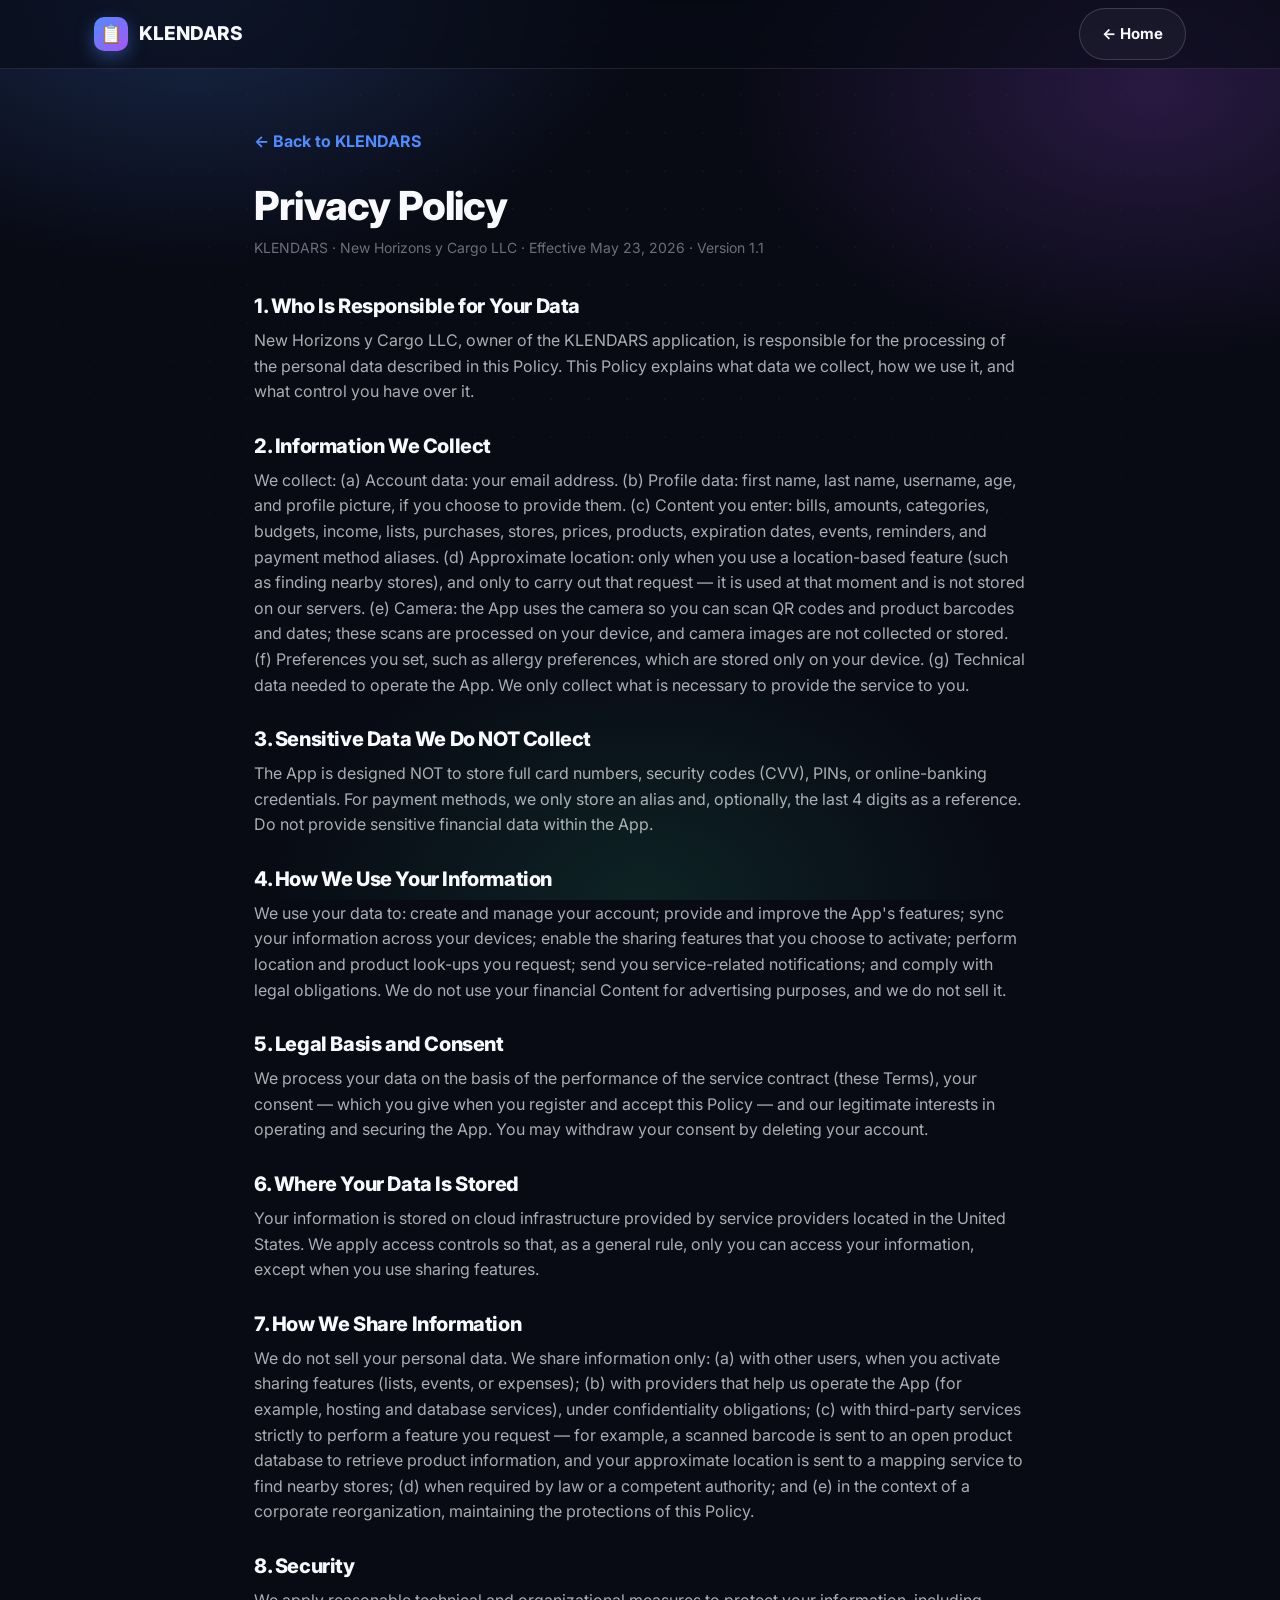
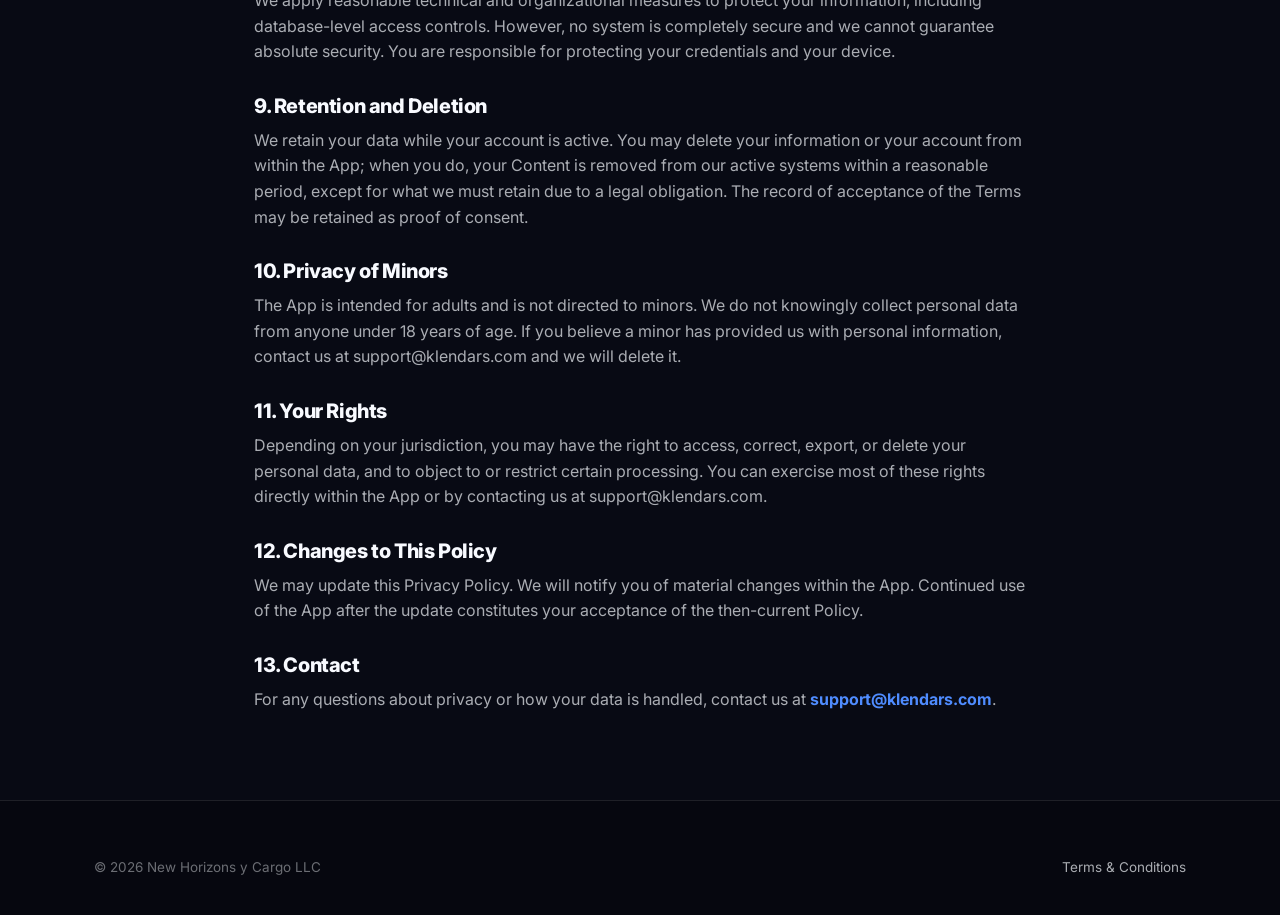
==== privacy.html @ a45c6396 "Add files via upload" ====
<!DOCTYPE html>
<html lang="en">
<head>
  <meta charset="UTF-8" />
  <meta name="viewport" content="width=device-width, initial-scale=1.0" />
  <title>Privacy Policy — KLENDARS</title>
  <meta name="description" content="KLENDARS Privacy Policy — how New Horizons y Cargo LLC collects, uses, and protects your data." />
  <meta name="theme-color" content="#080A14" />
  <link rel="icon" href="data:image/svg+xml,<svg xmlns='http://www.w3.org/2000/svg' viewBox='0 0 100 100'><rect width='100' height='100' rx='24' fill='%234F8CFF'/><text x='50' y='70' font-size='60' text-anchor='middle' fill='white' font-family='Arial'>M</text></svg>" />
  <link rel="preconnect" href="https://fonts.googleapis.com" />
  <link href="https://fonts.googleapis.com/css2?family=Inter:wght@400;600;700;800&display=swap" rel="stylesheet" />
  <link rel="stylesheet" href="styles.css" />
</head>
<body>
  <div class="aurora"></div>
  <header class="nav">
    <div class="container nav-inner">
      <a href="index.html" class="brand"><span class="logo">📋</span> KLENDARS</a>
      <a href="index.html" class="btn btn-ghost">← Home</a>
    </div>
  </header>

  <main class="legal">
    <div class="container legal-wrap">
      <a class="back" href="index.html">← Back to KLENDARS</a>
      <h1>Privacy Policy</h1>
      <p class="meta">KLENDARS · New Horizons y Cargo LLC · Effective May 23, 2026 · Version 1.1</p>

      <h2>1. Who Is Responsible for Your Data</h2>
      <p>New Horizons y Cargo LLC, owner of the KLENDARS application, is responsible for the processing of the personal data described in this Policy. This Policy explains what data we collect, how we use it, and what control you have over it.</p>

      <h2>2. Information We Collect</h2>
      <p>We collect: (a) Account data: your email address. (b) Profile data: first name, last name, username, age, and profile picture, if you choose to provide them. (c) Content you enter: bills, amounts, categories, budgets, income, lists, purchases, stores, prices, products, expiration dates, events, reminders, and payment method aliases. (d) Approximate location: only when you use a location-based feature (such as finding nearby stores), and only to carry out that request — it is used at that moment and is not stored on our servers. (e) Camera: the App uses the camera so you can scan QR codes and product barcodes and dates; these scans are processed on your device, and camera images are not collected or stored. (f) Preferences you set, such as allergy preferences, which are stored only on your device. (g) Technical data needed to operate the App. We only collect what is necessary to provide the service to you.</p>

      <h2>3. Sensitive Data We Do NOT Collect</h2>
      <p>The App is designed NOT to store full card numbers, security codes (CVV), PINs, or online-banking credentials. For payment methods, we only store an alias and, optionally, the last 4 digits as a reference. Do not provide sensitive financial data within the App.</p>

      <h2>4. How We Use Your Information</h2>
      <p>We use your data to: create and manage your account; provide and improve the App's features; sync your information across your devices; enable the sharing features that you choose to activate; perform location and product look-ups you request; send you service-related notifications; and comply with legal obligations. We do not use your financial Content for advertising purposes, and we do not sell it.</p>

      <h2>5. Legal Basis and Consent</h2>
      <p>We process your data on the basis of the performance of the service contract (these Terms), your consent — which you give when you register and accept this Policy — and our legitimate interests in operating and securing the App. You may withdraw your consent by deleting your account.</p>

      <h2>6. Where Your Data Is Stored</h2>
      <p>Your information is stored on cloud infrastructure provided by service providers located in the United States. We apply access controls so that, as a general rule, only you can access your information, except when you use sharing features.</p>

      <h2>7. How We Share Information</h2>
      <p>We do not sell your personal data. We share information only: (a) with other users, when you activate sharing features (lists, events, or expenses); (b) with providers that help us operate the App (for example, hosting and database services), under confidentiality obligations; (c) with third-party services strictly to perform a feature you request — for example, a scanned barcode is sent to an open product database to retrieve product information, and your approximate location is sent to a mapping service to find nearby stores; (d) when required by law or a competent authority; and (e) in the context of a corporate reorganization, maintaining the protections of this Policy.</p>

      <h2>8. Security</h2>
      <p>We apply reasonable technical and organizational measures to protect your information, including database-level access controls. However, no system is completely secure and we cannot guarantee absolute security. You are responsible for protecting your credentials and your device.</p>

      <h2>9. Retention and Deletion</h2>
      <p>We retain your data while your account is active. You may delete your information or your account from within the App; when you do, your Content is removed from our active systems within a reasonable period, except for what we must retain due to a legal obligation. The record of acceptance of the Terms may be retained as proof of consent.</p>

      <h2>10. Privacy of Minors</h2>
      <p>The App is intended for adults and is not directed to minors. We do not knowingly collect personal data from anyone under 18 years of age. If you believe a minor has provided us with personal information, contact us at support@klendars.com and we will delete it.</p>

      <h2>11. Your Rights</h2>
      <p>Depending on your jurisdiction, you may have the right to access, correct, export, or delete your personal data, and to object to or restrict certain processing. You can exercise most of these rights directly within the App or by contacting us at support@klendars.com.</p>

      <h2>12. Changes to This Policy</h2>
      <p>We may update this Privacy Policy. We will notify you of material changes within the App. Continued use of the App after the update constitutes your acceptance of the then-current Policy.</p>

      <h2>13. Contact</h2>
      <p>For any questions about privacy or how your data is handled, contact us at <a href="mailto:support@klendars.com" style="color:var(--primary);font-weight:700">support@klendars.com</a>.</p>
    </div>
  </main>

  <footer class="site">
    <div class="container">
      <div class="footer-bottom" style="border:0;padding-top:0">
        <span>© <span id="year">2026</span> New Horizons y Cargo LLC</span>
        <span><a href="terms.html" style="color:var(--text-2)">Terms &amp; Conditions</a></span>
      </div>
    </div>
  </footer>
  <script>document.getElementById("year").textContent = String(new Date().getFullYear());</script>
</body>
</html>
---- styles.css ----
/* =========================================================================
   KLENDARS — sitio web (klendars.com)
   Paleta y estética alineadas con la app (AppNeonTheme).
   Sin dependencias: vanilla CSS, hostable en cualquier sitio estático gratis.
   ========================================================================= */

:root {
  /* Marca (de AppNeonTheme.swift) */
  --primary: #4F8CFF;
  --accent:  #A855F7;
  --cyan:    #06B6D4;
  --magenta: #EC4899;
  --lime:    #34D399;
  --amber:   #FFA630;
  --danger:  #F44966;

  --bg:      #080A14;
  --bg-2:    #0d1020;
  --surface: rgba(255, 255, 255, 0.04);
  --surface-2: rgba(255, 255, 255, 0.06);
  --stroke:  rgba(255, 255, 255, 0.10);
  --stroke-2: rgba(255, 255, 255, 0.16);

  --text:    #F8FAFF;
  --text-2:  rgba(248, 250, 255, 0.68);
  --text-3:  rgba(248, 250, 255, 0.42);

  --radius:  20px;
  --radius-sm: 14px;
  --maxw:    1140px;
  --shadow:  0 20px 60px rgba(0, 0, 0, 0.45);
  --font:    "Inter", -apple-system, BlinkMacSystemFont, "Segoe UI", Roboto, Helvetica, Arial, sans-serif;
}

* { box-sizing: border-box; margin: 0; padding: 0; }

html { scroll-behavior: smooth; }

body {
  font-family: var(--font);
  background: var(--bg);
  color: var(--text);
  line-height: 1.6;
  -webkit-font-smoothing: antialiased;
  overflow-x: hidden;
}

/* Fondo aurora (gradientes radiales animados suaves) */
.aurora {
  position: fixed;
  inset: 0;
  z-index: -1;
  background:
    radial-gradient(60% 50% at 15% 0%, rgba(79, 140, 255, 0.22), transparent 60%),
    radial-gradient(55% 50% at 90% 10%, rgba(168, 85, 247, 0.20), transparent 60%),
    radial-gradient(50% 50% at 50% 100%, rgba(52, 211, 153, 0.12), transparent 60%),
    var(--bg);
}
.aurora::after {
  content: "";
  position: absolute;
  inset: 0;
  background-image: radial-gradient(rgba(255,255,255,0.04) 1px, transparent 1px);
  background-size: 38px 38px;
  mask-image: radial-gradient(80% 70% at 50% 30%, #000 0%, transparent 90%);
}

a { color: inherit; text-decoration: none; }
img { max-width: 100%; display: block; }

.container { width: 100%; max-width: var(--maxw); margin: 0 auto; padding: 0 24px; }

/* ---------- Tipografía ---------- */
h1, h2, h3 { line-height: 1.15; letter-spacing: -0.02em; font-weight: 800; }
.eyebrow {
  display: inline-block;
  font-size: 13px; font-weight: 700; letter-spacing: 0.08em;
  text-transform: uppercase;
  color: var(--primary);
  margin-bottom: 14px;
}
.gradient-text {
  background: linear-gradient(100deg, var(--primary), var(--accent) 55%, var(--magenta));
  -webkit-background-clip: text; background-clip: text;
  -webkit-text-fill-color: transparent;
}

/* ---------- Botones ---------- */
.btn {
  display: inline-flex; align-items: center; gap: 8px;
  padding: 13px 22px; border-radius: 999px;
  font-weight: 700; font-size: 15px; cursor: pointer;
  border: 1px solid transparent; transition: transform .15s ease, box-shadow .2s ease, background .2s ease;
  white-space: nowrap;
}
.btn:active { transform: translateY(1px); }
.btn-primary {
  color: #050913;
  background: linear-gradient(100deg, var(--primary), var(--accent));
  box-shadow: 0 10px 30px rgba(79, 140, 255, 0.35);
}
.btn-primary:hover { box-shadow: 0 14px 40px rgba(168, 85, 247, 0.45); transform: translateY(-2px); }
.btn-ghost {
  color: var(--text);
  background: var(--surface);
  border-color: var(--stroke-2);
}
.btn-ghost:hover { background: var(--surface-2); border-color: var(--primary); }

/* ---------- Navbar ---------- */
header.nav {
  position: sticky; top: 0; z-index: 50;
  backdrop-filter: blur(14px);
  background: rgba(8, 10, 20, 0.6);
  border-bottom: 1px solid var(--stroke);
}
.nav-inner { display: flex; align-items: center; justify-content: space-between; height: 68px; }
.brand { display: flex; align-items: center; gap: 11px; font-weight: 800; font-size: 19px; }
.brand .logo {
  width: 34px; height: 34px; border-radius: 10px;
  background: linear-gradient(135deg, var(--primary), var(--accent));
  display: grid; place-items: center; font-size: 18px; box-shadow: 0 6px 18px rgba(79,140,255,.4);
}
.nav-links { display: flex; align-items: center; gap: 28px; }
.nav-links a { color: var(--text-2); font-weight: 600; font-size: 15px; transition: color .15s; }
.nav-links a:hover { color: var(--text); }
.nav-actions { display: flex; align-items: center; gap: 12px; }

.lang-toggle {
  display: inline-flex; border: 1px solid var(--stroke-2); border-radius: 999px; overflow: hidden;
  background: var(--surface);
}
.lang-toggle button {
  background: none; border: none; color: var(--text-3); font-weight: 700; font-size: 13px;
  padding: 7px 12px; cursor: pointer; transition: all .15s;
}
.lang-toggle button.active { color: #050913; background: var(--text); }

.nav-toggle { display: none; background: none; border: none; color: var(--text); font-size: 26px; cursor: pointer; }

/* ---------- Hero ---------- */
.hero { padding: 80px 0 60px; }
.hero-grid { display: grid; grid-template-columns: 1.05fr 0.95fr; gap: 48px; align-items: center; }
.badge-soon {
  display: inline-flex; align-items: center; gap: 8px;
  padding: 7px 14px; border-radius: 999px; font-size: 13px; font-weight: 700;
  color: var(--lime); background: rgba(52, 211, 153, 0.10); border: 1px solid rgba(52, 211, 153, 0.3);
  margin-bottom: 22px;
}
.badge-soon .dot { width: 8px; height: 8px; border-radius: 50%; background: var(--lime); box-shadow: 0 0 10px var(--lime); }
.hero h1 { font-size: clamp(40px, 6vw, 64px); margin-bottom: 20px; }
.hero p.lead { font-size: clamp(17px, 2.2vw, 20px); color: var(--text-2); max-width: 540px; margin-bottom: 30px; }
.hero-cta { display: flex; gap: 14px; flex-wrap: wrap; }
.hero-trust { margin-top: 26px; display: flex; gap: 22px; flex-wrap: wrap; color: var(--text-3); font-size: 14px; font-weight: 600; }
.hero-trust span { display: inline-flex; align-items: center; gap: 7px; }

/* ---------- Phone mockup (CSS) ---------- */
.phone-wrap { display: grid; place-items: center; position: relative; }
.phone-glow {
  position: absolute; width: 320px; height: 320px; border-radius: 50%;
  background: radial-gradient(circle, rgba(168,85,247,.35), transparent 65%); filter: blur(20px);
}
.phone {
  position: relative; width: 280px; height: 570px; border-radius: 42px;
  background: linear-gradient(160deg, #11142a, #090b16);
  border: 1px solid var(--stroke-2);
  box-shadow: var(--shadow), inset 0 1px 0 rgba(255,255,255,.06);
  padding: 14px;
}
.phone .notch {
  position: absolute; top: 14px; left: 50%; transform: translateX(-50%);
  width: 120px; height: 26px; background: #05070f; border-radius: 0 0 16px 16px; z-index: 3;
}
.phone-screen {
  height: 100%; border-radius: 30px; overflow: hidden; position: relative;
  background:
    radial-gradient(60% 40% at 20% 0%, rgba(79,140,255,.25), transparent 60%),
    radial-gradient(60% 40% at 90% 10%, rgba(168,85,247,.22), transparent 60%),
    #0a0d1a;
  padding: 44px 16px 16px;
}
.mock-h { font-size: 12px; color: var(--text-3); font-weight: 700; text-transform: uppercase; letter-spacing: .06em; margin: 6px 2px 12px; }
.mock-card {
  background: rgba(255,255,255,.05); border: 1px solid var(--stroke); border-radius: 16px;
  padding: 13px 14px; margin-bottom: 11px; display: flex; align-items: center; gap: 11px;
}
.mock-ic { width: 34px; height: 34px; border-radius: 10px; display: grid; place-items: center; font-size: 16px; flex: none; }
.mock-card .t { font-size: 13.5px; font-weight: 700; }
.mock-card .s { font-size: 11.5px; color: var(--text-3); }
.mock-card .amt { margin-left: auto; font-weight: 800; font-size: 13.5px; }

/* ---------- Secciones ---------- */
section { padding: 84px 0; }
.section-head { text-align: center; max-width: 680px; margin: 0 auto 52px; }
.section-head h2 { font-size: clamp(30px, 4vw, 44px); margin-bottom: 14px; }
.section-head p { color: var(--text-2); font-size: 17px; }

/* Features */
.features-grid { display: grid; grid-template-columns: repeat(3, 1fr); gap: 20px; }
.feature {
  background: var(--surface); border: 1px solid var(--stroke); border-radius: var(--radius);
  padding: 26px 24px; transition: transform .2s ease, border-color .2s ease, background .2s;
}
.feature:hover { transform: translateY(-4px); border-color: var(--stroke-2); background: var(--surface-2); }
.feature .ic {
  width: 50px; height: 50px; border-radius: 14px; display: grid; place-items: center;
  font-size: 24px; margin-bottom: 16px;
}
.feature h3 { font-size: 19px; margin-bottom: 9px; }
.feature p { color: var(--text-2); font-size: 15px; }

/* tintes de iconos */
.tint-blue   { background: rgba(79,140,255,.14);  color: var(--primary); }
.tint-purple { background: rgba(168,85,247,.14);  color: var(--accent); }
.tint-green  { background: rgba(52,211,153,.14);  color: var(--lime); }
.tint-amber  { background: rgba(255,166,48,.14);  color: var(--amber); }
.tint-magenta{ background: rgba(236,72,153,.14);  color: var(--magenta); }
.tint-cyan   { background: rgba(6,182,212,.14);   color: var(--cyan); }

/* About */
.about-grid { display: grid; grid-template-columns: 1fr 1fr; gap: 48px; align-items: center; }
.about-card {
  background: var(--surface); border: 1px solid var(--stroke); border-radius: var(--radius);
  padding: 30px; backdrop-filter: blur(8px);
}
.about-card h2 { font-size: 34px; margin-bottom: 16px; }
.about-card p { color: var(--text-2); margin-bottom: 14px; }
.pill-row { display: flex; flex-wrap: wrap; gap: 10px; margin-top: 18px; }
.pill { font-size: 13px; font-weight: 700; padding: 8px 14px; border-radius: 999px; background: var(--surface-2); border: 1px solid var(--stroke); color: var(--text-2); }
.stats { display: grid; grid-template-columns: repeat(2, 1fr); gap: 18px; }
.stat { background: var(--surface); border: 1px solid var(--stroke); border-radius: var(--radius); padding: 26px; text-align: center; }
.stat .n { font-size: 34px; font-weight: 800; }
.stat .l { color: var(--text-3); font-size: 14px; font-weight: 600; margin-top: 4px; }

/* News */
.news-grid { display: grid; grid-template-columns: repeat(3, 1fr); gap: 20px; }
.news-card {
  background: var(--surface); border: 1px solid var(--stroke); border-radius: var(--radius);
  overflow: hidden; transition: transform .2s, border-color .2s;
}
.news-card:hover { transform: translateY(-4px); border-color: var(--stroke-2); }
.news-cover { height: 130px; display: grid; place-items: center; font-size: 44px; }
.news-body { padding: 20px 22px 24px; }
.news-tag { font-size: 12px; font-weight: 700; text-transform: uppercase; letter-spacing: .05em; color: var(--primary); }
.news-card h3 { font-size: 18px; margin: 8px 0 8px; }
.news-card p { color: var(--text-2); font-size: 14.5px; }
.news-date { color: var(--text-3); font-size: 12.5px; margin-top: 14px; font-weight: 600; }

/* Contact */
.contact-grid { display: grid; grid-template-columns: 1fr 1fr; gap: 40px; }
.contact-info h2 { font-size: 36px; margin-bottom: 14px; }
.contact-info p { color: var(--text-2); margin-bottom: 22px; }
.contact-link {
  display: inline-flex; align-items: center; gap: 10px; font-weight: 700; color: var(--primary);
  background: rgba(79,140,255,.10); border: 1px solid rgba(79,140,255,.3);
  padding: 12px 18px; border-radius: 14px;
}
.form { background: var(--surface); border: 1px solid var(--stroke); border-radius: var(--radius); padding: 28px; }
.form label { display: block; font-size: 13px; font-weight: 700; color: var(--text-2); margin: 0 0 7px; }
.form .field { margin-bottom: 16px; }
.form input, .form textarea {
  width: 100%; background: rgba(0,0,0,.25); border: 1px solid var(--stroke-2); border-radius: var(--radius-sm);
  color: var(--text); padding: 12px 14px; font-family: inherit; font-size: 15px; transition: border-color .15s;
}
.form input:focus, .form textarea:focus { outline: none; border-color: var(--primary); }
.form textarea { min-height: 120px; resize: vertical; }
.form .btn { width: 100%; justify-content: center; }
.form-note { font-size: 12.5px; color: var(--text-3); margin-top: 12px; text-align: center; }

/* CTA band */
.cta-band {
  text-align: center;
  background: linear-gradient(110deg, rgba(79,140,255,.16), rgba(168,85,247,.16));
  border: 1px solid var(--stroke-2); border-radius: 28px; padding: 56px 28px;
}
.cta-band h2 { font-size: clamp(28px, 4vw, 40px); margin-bottom: 14px; }
.cta-band p { color: var(--text-2); max-width: 520px; margin: 0 auto 26px; font-size: 17px; }

/* Footer */
footer.site {
  border-top: 1px solid var(--stroke); padding: 56px 0 36px; margin-top: 40px;
  background: rgba(0,0,0,.25);
}
.footer-grid { display: flex; justify-content: space-between; gap: 32px; flex-wrap: wrap; margin-bottom: 32px; }
.footer-brand { max-width: 320px; }
.footer-brand p { color: var(--text-3); font-size: 14px; margin-top: 12px; }
.footer-col h4 { font-size: 13px; text-transform: uppercase; letter-spacing: .06em; color: var(--text-3); margin-bottom: 14px; }
.footer-col a { display: block; color: var(--text-2); font-size: 14.5px; margin-bottom: 10px; transition: color .15s; }
.footer-col a:hover { color: var(--text); }
.footer-bottom {
  border-top: 1px solid var(--stroke); padding-top: 22px; display: flex; justify-content: space-between;
  flex-wrap: wrap; gap: 10px; color: var(--text-3); font-size: 13.5px;
}

/* Legal pages */
.legal { padding: 60px 0 40px; }
.legal-wrap { max-width: 820px; margin: 0 auto; }
.legal h1 { font-size: 40px; margin-bottom: 8px; }
.legal .meta { color: var(--text-3); font-size: 14px; margin-bottom: 36px; }
.legal h2 { font-size: 20px; margin: 30px 0 10px; color: var(--text); }
.legal p { color: var(--text-2); margin-bottom: 8px; }
.legal a.back { color: var(--primary); font-weight: 700; display: inline-block; margin-bottom: 28px; }

/* ===================== Mochi ===================== */
.mochi-blob { width: 64px; height: 64px; filter: drop-shadow(0 10px 22px rgba(0,0,0,.45)); }
.mochi-blob.lg { width: 92px; height: 92px; }
.mochi-float {
  position: absolute; top: -6px; right: 4px; width: 92px; height: 92px; z-index: 4;
  animation: float 4.5s ease-in-out infinite;
  filter: drop-shadow(0 16px 28px rgba(168,85,247,.5));
}
@keyframes float { 0%,100% { transform: translateY(0) rotate(-3deg); } 50% { transform: translateY(-12px) rotate(3deg); } }
.mock-mochi .mock-blob { width: 34px; height: 34px; flex: none; }

.mochi-section { background:
  radial-gradient(60% 60% at 50% 0%, rgba(168,85,247,.10), transparent 70%); }
.mochi-grid {
  display: grid; grid-template-columns: repeat(5, 1fr); gap: 16px; margin-bottom: 40px;
}
.mochi-card {
  background: var(--surface); border: 1px solid var(--stroke); border-radius: var(--radius);
  padding: 24px 16px; text-align: center; transition: transform .2s, border-color .2s;
}
.mochi-card:hover { transform: translateY(-6px); border-color: var(--stroke-2); }
.mochi-card h3 { font-size: 17px; margin: 12px 0 4px; }
.mochi-role { font-size: 12.5px; color: var(--text-3); font-weight: 600; }
.mochi-feats { display: grid; grid-template-columns: repeat(3, 1fr); gap: 18px; }
.mochi-feat {
  display: flex; gap: 14px; background: var(--surface); border: 1px solid var(--stroke);
  border-radius: var(--radius); padding: 22px 20px;
}
.mochi-feat span { font-size: 26px; }
.mochi-feat b { font-size: 16px; }
.mochi-feat p { color: var(--text-2); font-size: 14px; margin-top: 4px; }

/* ===================== Deep features ===================== */
.deep-row {
  display: grid; grid-template-columns: 1.05fr 0.95fr; gap: 48px; align-items: center;
  margin-bottom: 40px;
}
.deep-row.reverse .deep-text { order: 2; }
.deep-tag {
  display: inline-flex; align-items: center; gap: 7px; font-size: 13px; font-weight: 700;
  padding: 7px 13px; border-radius: 999px; margin-bottom: 16px;
}
.deep-text h3 { font-size: clamp(24px, 3vw, 32px); margin-bottom: 12px; }
.deep-text > p { color: var(--text-2); font-size: 16px; margin-bottom: 18px; max-width: 480px; }
.deep-list { list-style: none; display: grid; gap: 11px; }
.deep-list li { position: relative; padding-left: 30px; color: var(--text); font-size: 15px; }
.deep-list li::before {
  content: "✓"; position: absolute; left: 0; top: -1px; width: 21px; height: 21px;
  border-radius: 7px; background: rgba(52,211,153,.16); color: var(--lime);
  display: grid; place-items: center; font-size: 12px; font-weight: 800;
}
.deep-visual { display: grid; place-items: center; }
.mini-card {
  width: 100%; max-width: 360px; background: linear-gradient(160deg, rgba(255,255,255,.06), rgba(255,255,255,.03));
  border: 1px solid var(--stroke-2); border-radius: 24px; padding: 22px; box-shadow: var(--shadow);
}
.mini-h { font-size: 13px; color: var(--text-3); font-weight: 700; text-transform: uppercase; letter-spacing: .05em; margin-bottom: 8px; }
.mini-h.center { text-align: center; }
.mini-amt { font-size: 40px; font-weight: 800; letter-spacing: -.02em; margin-bottom: 14px; }
.mini-amt.small { font-size: 30px; margin-bottom: 12px; }
.mini-bar { height: 9px; border-radius: 999px; background: rgba(255,255,255,.08); overflow: hidden; margin-bottom: 16px; }
.mini-bar span { display: block; height: 100%; border-radius: 999px; background: linear-gradient(90deg, var(--primary), var(--accent)); }
.mini-rows { display: grid; gap: 10px; }
.mini-rows > div { display: flex; align-items: center; gap: 9px; font-size: 14px; color: var(--text-2); }
.mini-rows b { margin-left: auto; color: var(--text); }
.dotc { width: 11px; height: 11px; border-radius: 50%; background: currentColor; flex: none; }
.mini-pill {
  margin-top: 14px; display: inline-flex; align-items: center; gap: 6px; font-size: 13px; font-weight: 700;
  padding: 8px 13px; border-radius: 999px; background: var(--surface-2); border: 1px solid var(--stroke);
}
.mini-pill.green  { color: var(--lime);    background: rgba(52,211,153,.12);  border-color: rgba(52,211,153,.3); }
.mini-pill.amber  { color: var(--amber);   background: rgba(255,166,48,.12);  border-color: rgba(255,166,48,.3); }
.mini-pill.magenta{ color: var(--magenta); background: rgba(236,72,153,.12);  border-color: rgba(236,72,153,.3); }
.mini-pill.blue   { color: var(--primary); background: rgba(79,140,255,.12);  border-color: rgba(79,140,255,.3); }
.health-ring {
  width: 92px; height: 92px; border-radius: 50%; border: 7px solid var(--lime); margin: 4px auto 14px;
  display: grid; place-items: center; box-shadow: 0 0 26px rgba(52,211,153,.35), inset 0 0 18px rgba(52,211,153,.18);
}
.ring-num { font-size: 28px; font-weight: 800; color: var(--lime); }
.check-row { display: flex; align-items: center; gap: 11px; padding: 9px 0; font-size: 15px; border-bottom: 1px solid var(--stroke); }
.check-row .cbox { width: 22px; height: 22px; border-radius: 7px; border: 2px solid var(--stroke-2); display: grid; place-items: center; font-size: 12px; color: transparent; flex: none; }
.check-row.done .cbox { background: var(--lime); border-color: var(--lime); color: #06231a; }
.check-row.done span:last-child { color: var(--text-3); text-decoration: line-through; }
.friend-row { display: flex; align-items: center; gap: 12px; padding: 11px 0; border-bottom: 1px solid var(--stroke); }
.friend-row .av { width: 38px; height: 38px; border-radius: 50%; background: linear-gradient(135deg, var(--primary), var(--accent)); display: grid; place-items: center; font-weight: 800; color: #050913; flex: none; }
.friend-row .av2 { background: linear-gradient(135deg, var(--magenta), var(--amber)); }
.friend-row div { display: flex; flex-direction: column; line-height: 1.25; }
.friend-row div span { font-size: 12.5px; color: var(--text-3); }
.friend-row .bal { margin-left: auto; font-weight: 800; }
.friend-row .bal.pos { color: var(--lime); }
.friend-row .bal.neg { color: var(--magenta); }
.scan-banner { display: flex; align-items: center; gap: 8px; font-weight: 700; font-size: 14px; color: var(--magenta); background: rgba(236,72,153,.10); border: 1px solid rgba(236,72,153,.3); border-radius: 14px; padding: 11px 14px; margin-bottom: 16px; }
.cat-row { display: flex; gap: 9px; margin-bottom: 4px; }
.cat-row .cat { width: 40px; height: 40px; border-radius: 12px; display: grid; place-items: center; font-size: 18px; opacity: .55; }
.cat-row .cat.active { opacity: 1; outline: 2px solid currentColor; }

/* ===================== Mission / about extra ===================== */
.mission { margin: 20px 0 4px; padding: 18px 20px; border-radius: 16px; background: linear-gradient(110deg, rgba(79,140,255,.12), rgba(168,85,247,.12)); border: 1px solid var(--stroke-2); }
.mission-label { font-size: 12px; font-weight: 800; text-transform: uppercase; letter-spacing: .08em; color: var(--primary); }
.mission p { color: var(--text); font-size: 16px; margin: 6px 0 0; font-weight: 600; }
.company-line { color: var(--text-3); font-size: 13.5px; margin-top: 18px; }

/* ===================== Trust + FAQ ===================== */
.trust-row { display: grid; grid-template-columns: repeat(4, 1fr); gap: 16px; margin-bottom: 48px; }
.trust-badge { background: var(--surface); border: 1px solid var(--stroke); border-radius: var(--radius); padding: 22px 20px; }
.trust-badge span { font-size: 24px; }
.trust-badge b { display: block; margin: 10px 0 5px; font-size: 16px; }
.trust-badge p { color: var(--text-2); font-size: 13.5px; }
.faq-wrap { max-width: 760px; margin: 0 auto; }
.faq-item { border: 1px solid var(--stroke); border-radius: var(--radius-sm); margin-bottom: 12px; background: var(--surface); overflow: hidden; }
.faq-q { width: 100%; display: flex; align-items: center; justify-content: space-between; gap: 16px; background: none; border: none; color: var(--text); font-family: inherit; font-size: 16px; font-weight: 700; text-align: left; padding: 18px 20px; cursor: pointer; }
.faq-ic { font-size: 22px; color: var(--primary); transition: transform .2s; flex: none; }
.faq-item.open .faq-ic { transform: rotate(45deg); }
.faq-a { max-height: 0; overflow: hidden; transition: max-height .3s ease; }
.faq-a p { color: var(--text-2); font-size: 15px; padding: 0 20px 18px; }

.cta-band { position: relative; }
.cta-mochi { position: absolute; top: -34px; left: 50%; transform: translateX(-50%); width: 68px; height: 68px; }

/* Reveal on scroll */
.reveal { opacity: 0; transform: translateY(22px); transition: opacity .6s ease, transform .6s ease; }
.reveal.in { opacity: 1; transform: none; }

/* ---------- Responsive ---------- */
@media (max-width: 900px) {
  .nav-links { display: none; }
  .nav-toggle { display: block; }
  .hero-grid, .about-grid, .contact-grid { grid-template-columns: 1fr; }
  .phone-wrap { order: -1; margin-bottom: 18px; }
  .features-grid, .news-grid { grid-template-columns: 1fr; }
  .deep-row, .deep-row.reverse { grid-template-columns: 1fr; gap: 28px; margin-bottom: 56px; }
  .deep-row.reverse .deep-text { order: 0; }
  .deep-visual { order: -1; }
  .mochi-grid { grid-template-columns: repeat(2, 1fr); }
  .mochi-feats { grid-template-columns: 1fr; }
  .trust-row { grid-template-columns: repeat(2, 1fr); }
  .nav-links.open {
    display: flex; flex-direction: column; position: absolute; top: 68px; left: 0; right: 0;
    background: var(--bg-2); border-bottom: 1px solid var(--stroke); padding: 18px 24px; gap: 16px;
  }
}
@media (max-width: 560px) {
  .mochi-grid { grid-template-columns: 1fr; }
  .trust-row { grid-template-columns: 1fr; }
  .mochi-float { width: 64px; height: 64px; }
}
@media (max-width: 560px) {
  section { padding: 60px 0; }
  .hero { padding: 50px 0 30px; }
}
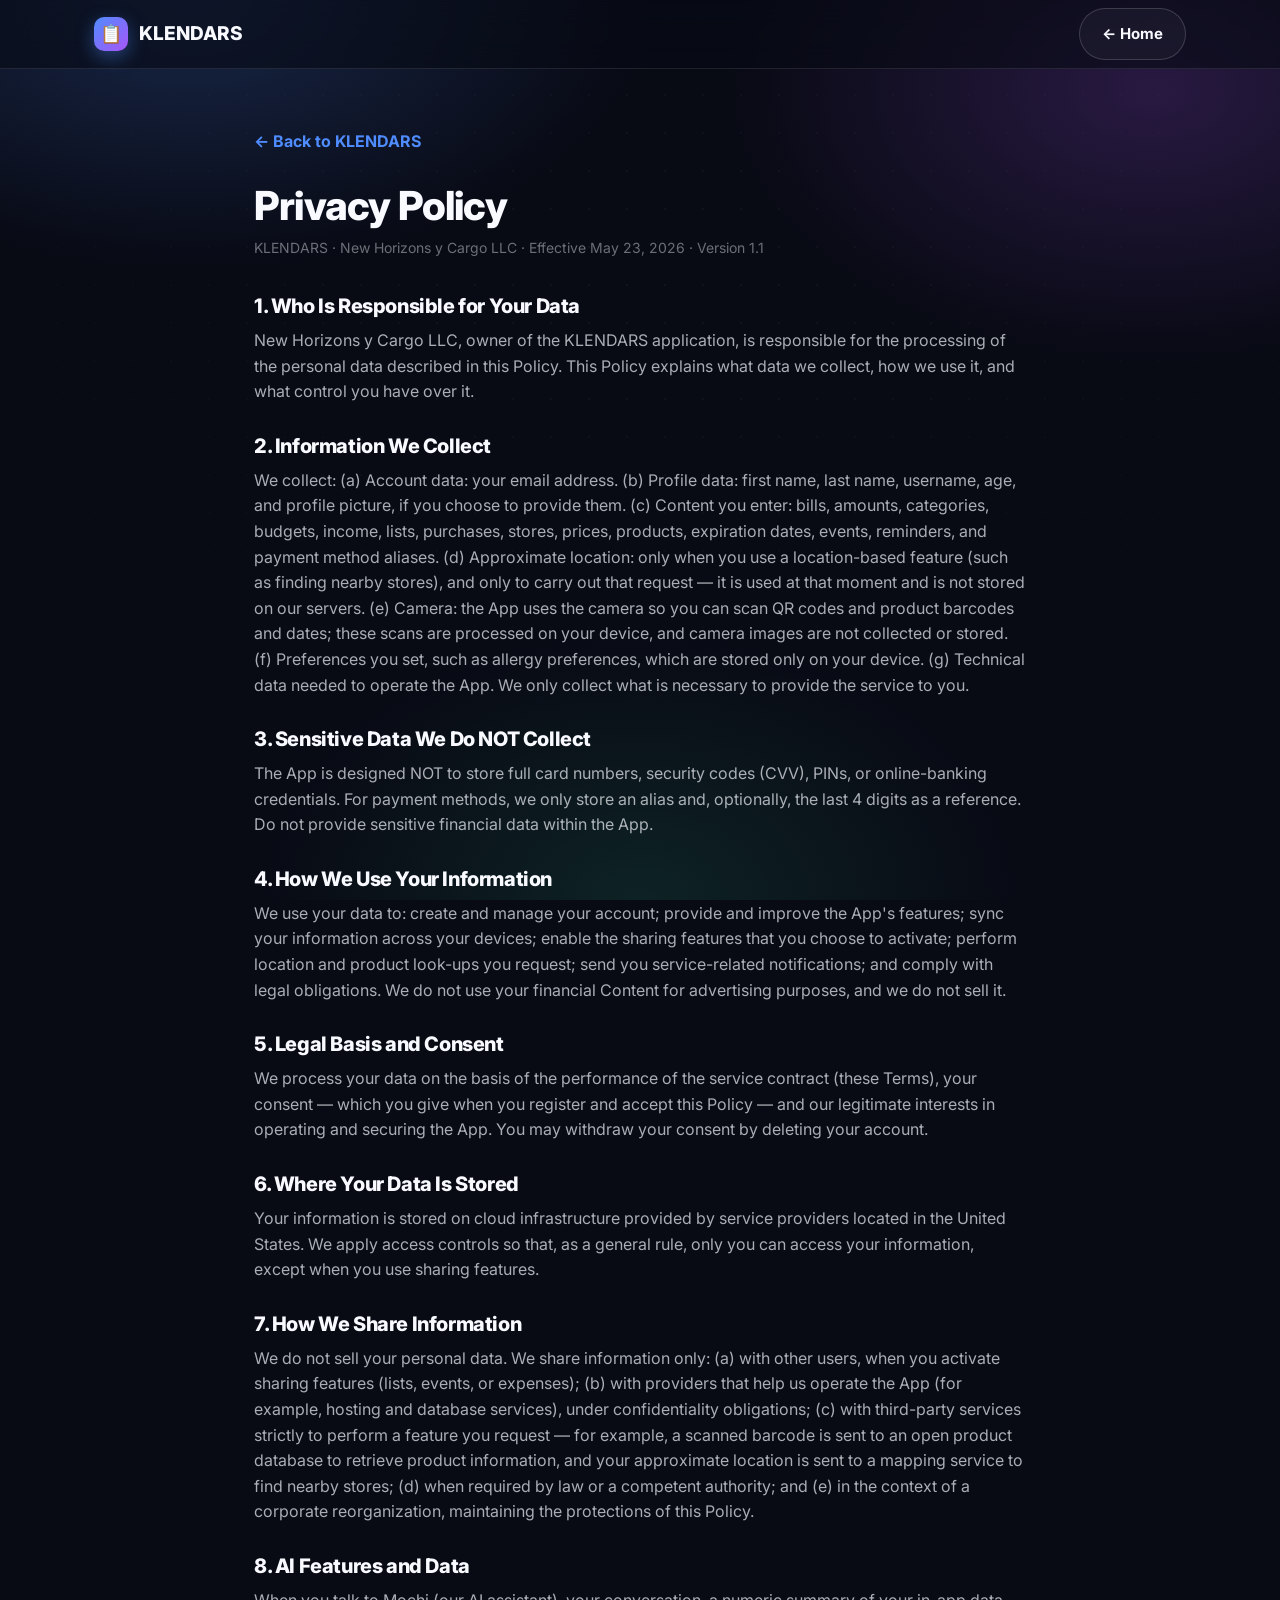
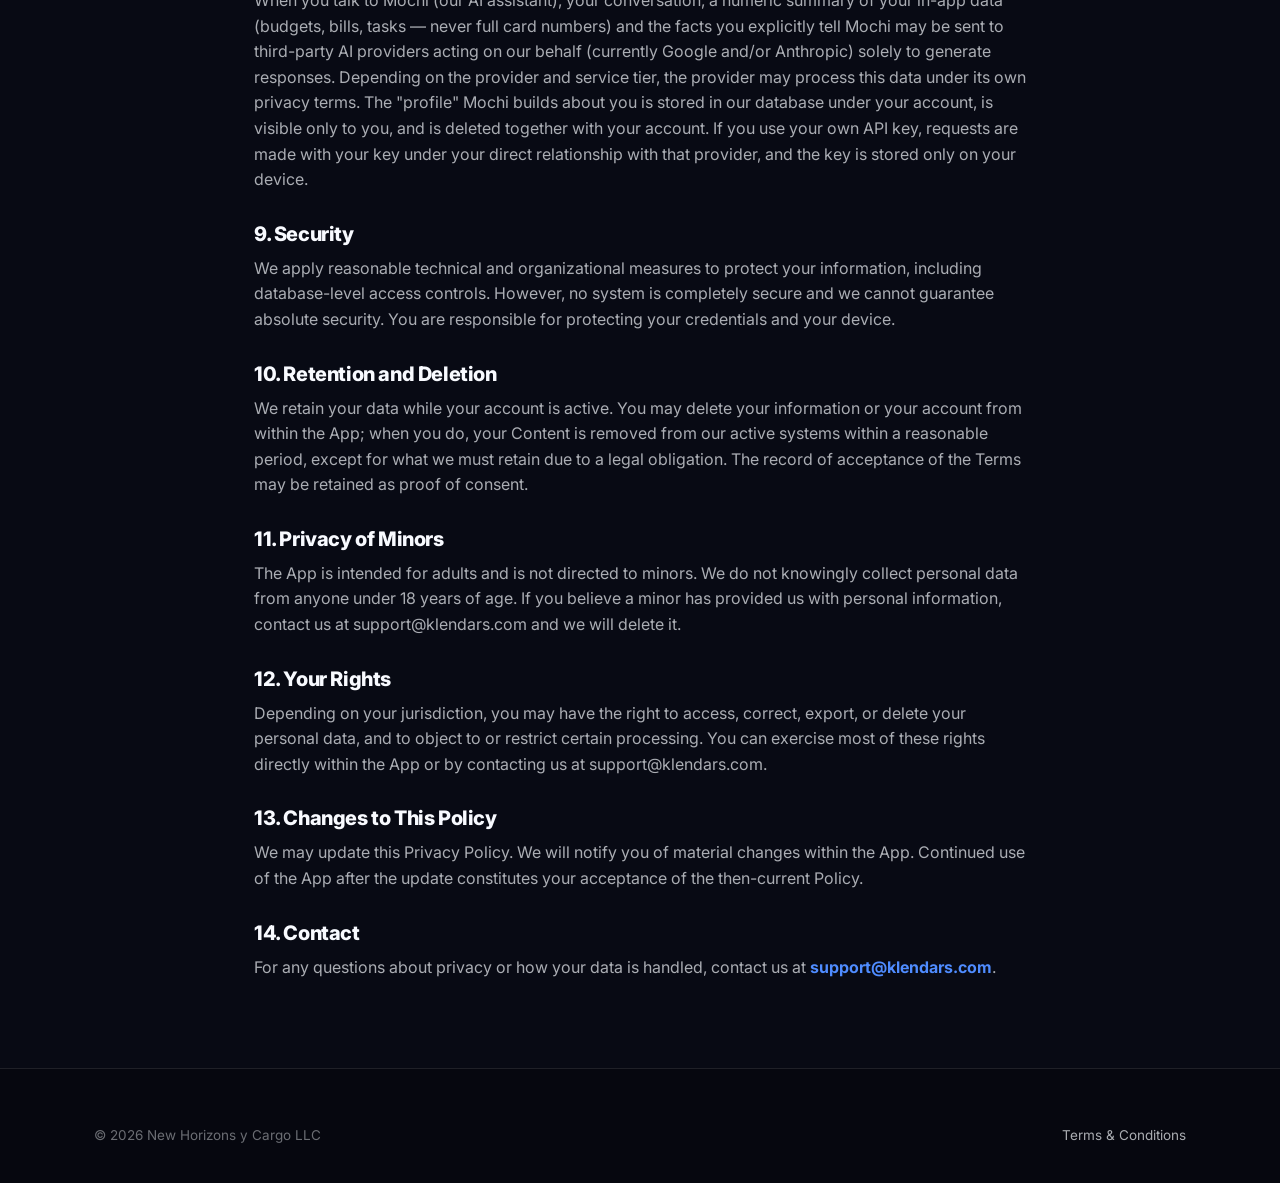
==== commit eda88f6b: "Actualiza sitio: Mochi como agente de IA + Términos/Privacidad con sección de IA" ====
--- a/privacy.html
+++ b/privacy.html
@@ -47,22 +47,25 @@
       <h2>7. How We Share Information</h2>
       <p>We do not sell your personal data. We share information only: (a) with other users, when you activate sharing features (lists, events, or expenses); (b) with providers that help us operate the App (for example, hosting and database services), under confidentiality obligations; (c) with third-party services strictly to perform a feature you request — for example, a scanned barcode is sent to an open product database to retrieve product information, and your approximate location is sent to a mapping service to find nearby stores; (d) when required by law or a competent authority; and (e) in the context of a corporate reorganization, maintaining the protections of this Policy.</p>
 
-      <h2>8. Security</h2>
+      <h2>8. AI Features and Data</h2>
+      <p>When you talk to Mochi (our AI assistant), your conversation, a numeric summary of your in-app data (budgets, bills, tasks — never full card numbers) and the facts you explicitly tell Mochi may be sent to third-party AI providers acting on our behalf (currently Google and/or Anthropic) solely to generate responses. Depending on the provider and service tier, the provider may process this data under its own privacy terms. The "profile" Mochi builds about you is stored in our database under your account, is visible only to you, and is deleted together with your account. If you use your own API key, requests are made with your key under your direct relationship with that provider, and the key is stored only on your device.</p>
+
+      <h2>9. Security</h2>
       <p>We apply reasonable technical and organizational measures to protect your information, including database-level access controls. However, no system is completely secure and we cannot guarantee absolute security. You are responsible for protecting your credentials and your device.</p>
 
-      <h2>9. Retention and Deletion</h2>
+      <h2>10. Retention and Deletion</h2>
       <p>We retain your data while your account is active. You may delete your information or your account from within the App; when you do, your Content is removed from our active systems within a reasonable period, except for what we must retain due to a legal obligation. The record of acceptance of the Terms may be retained as proof of consent.</p>
 
-      <h2>10. Privacy of Minors</h2>
+      <h2>11. Privacy of Minors</h2>
       <p>The App is intended for adults and is not directed to minors. We do not knowingly collect personal data from anyone under 18 years of age. If you believe a minor has provided us with personal information, contact us at support@klendars.com and we will delete it.</p>
 
-      <h2>11. Your Rights</h2>
+      <h2>12. Your Rights</h2>
       <p>Depending on your jurisdiction, you may have the right to access, correct, export, or delete your personal data, and to object to or restrict certain processing. You can exercise most of these rights directly within the App or by contacting us at support@klendars.com.</p>
 
-      <h2>12. Changes to This Policy</h2>
+      <h2>13. Changes to This Policy</h2>
       <p>We may update this Privacy Policy. We will notify you of material changes within the App. Continued use of the App after the update constitutes your acceptance of the then-current Policy.</p>
 
-      <h2>13. Contact</h2>
+      <h2>14. Contact</h2>
       <p>For any questions about privacy or how your data is handled, contact us at <a href="mailto:support@klendars.com" style="color:var(--primary);font-weight:700">support@klendars.com</a>.</p>
     </div>
   </main>
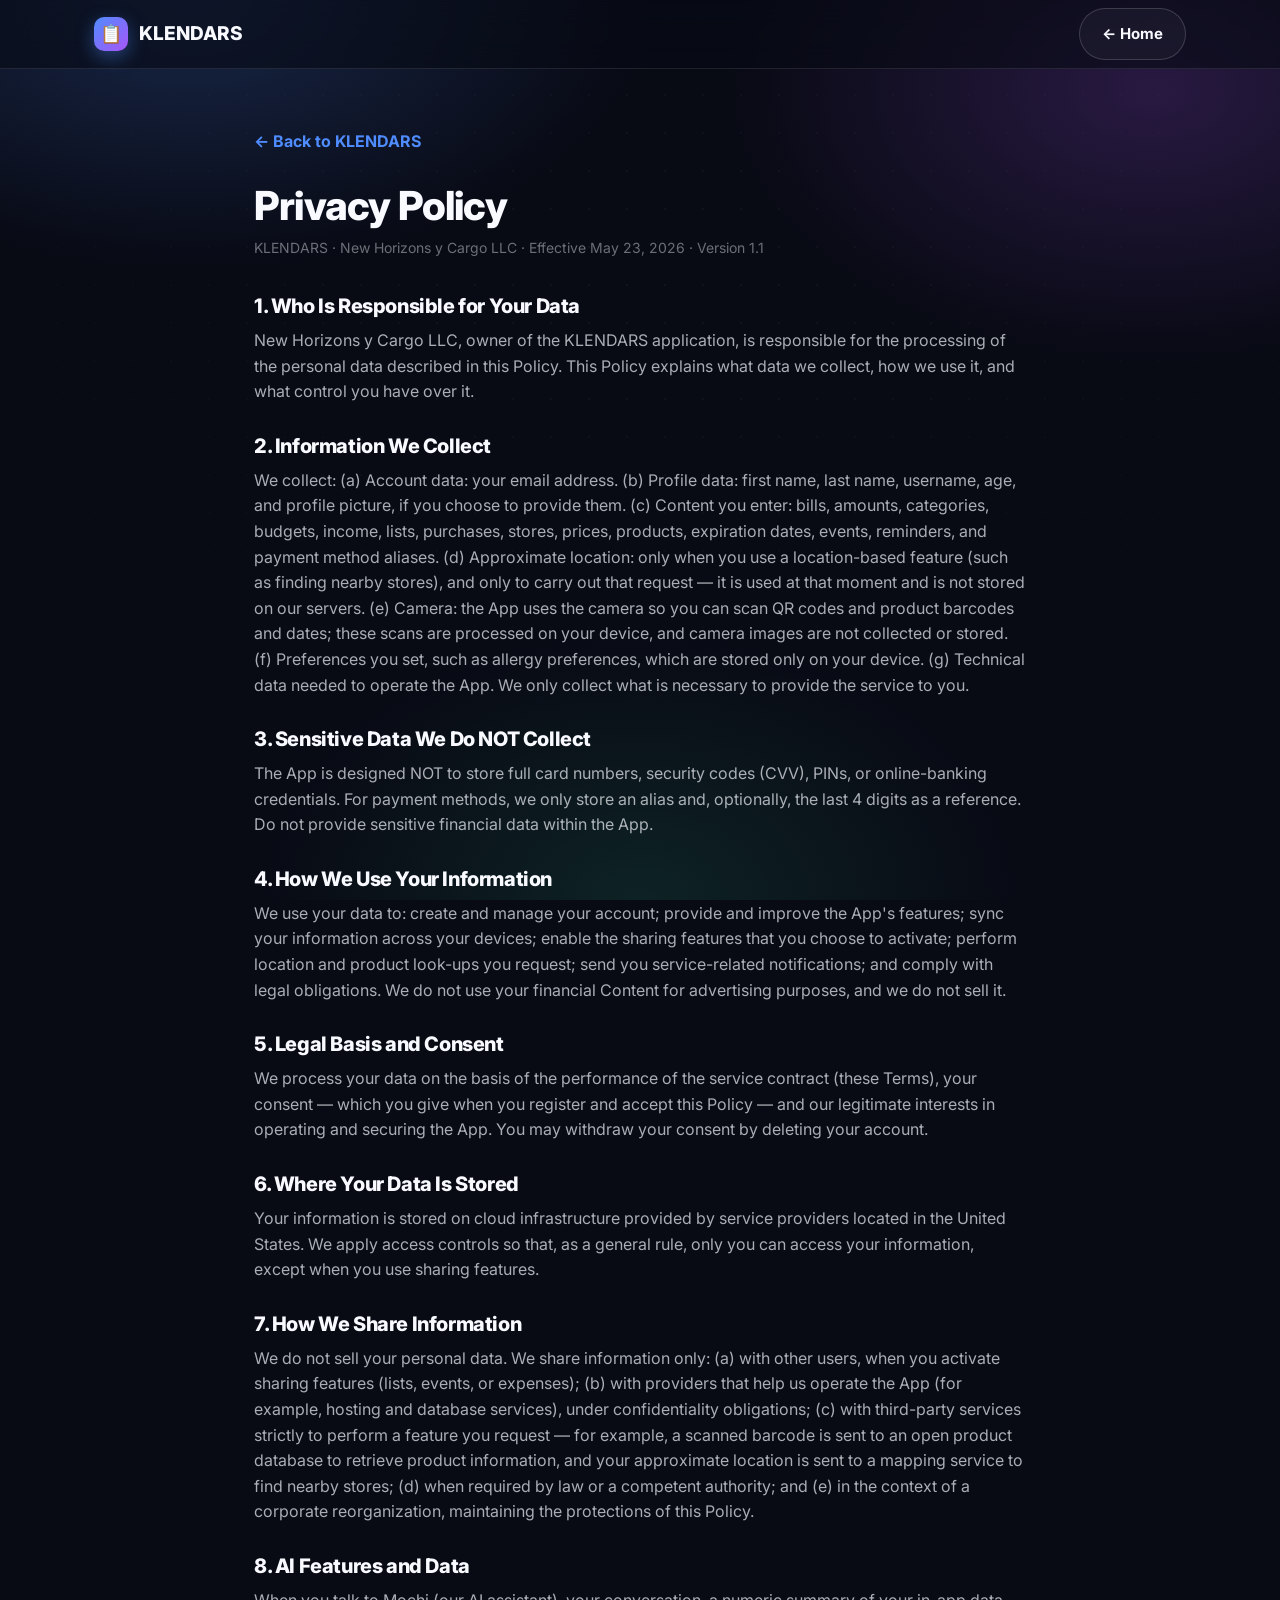
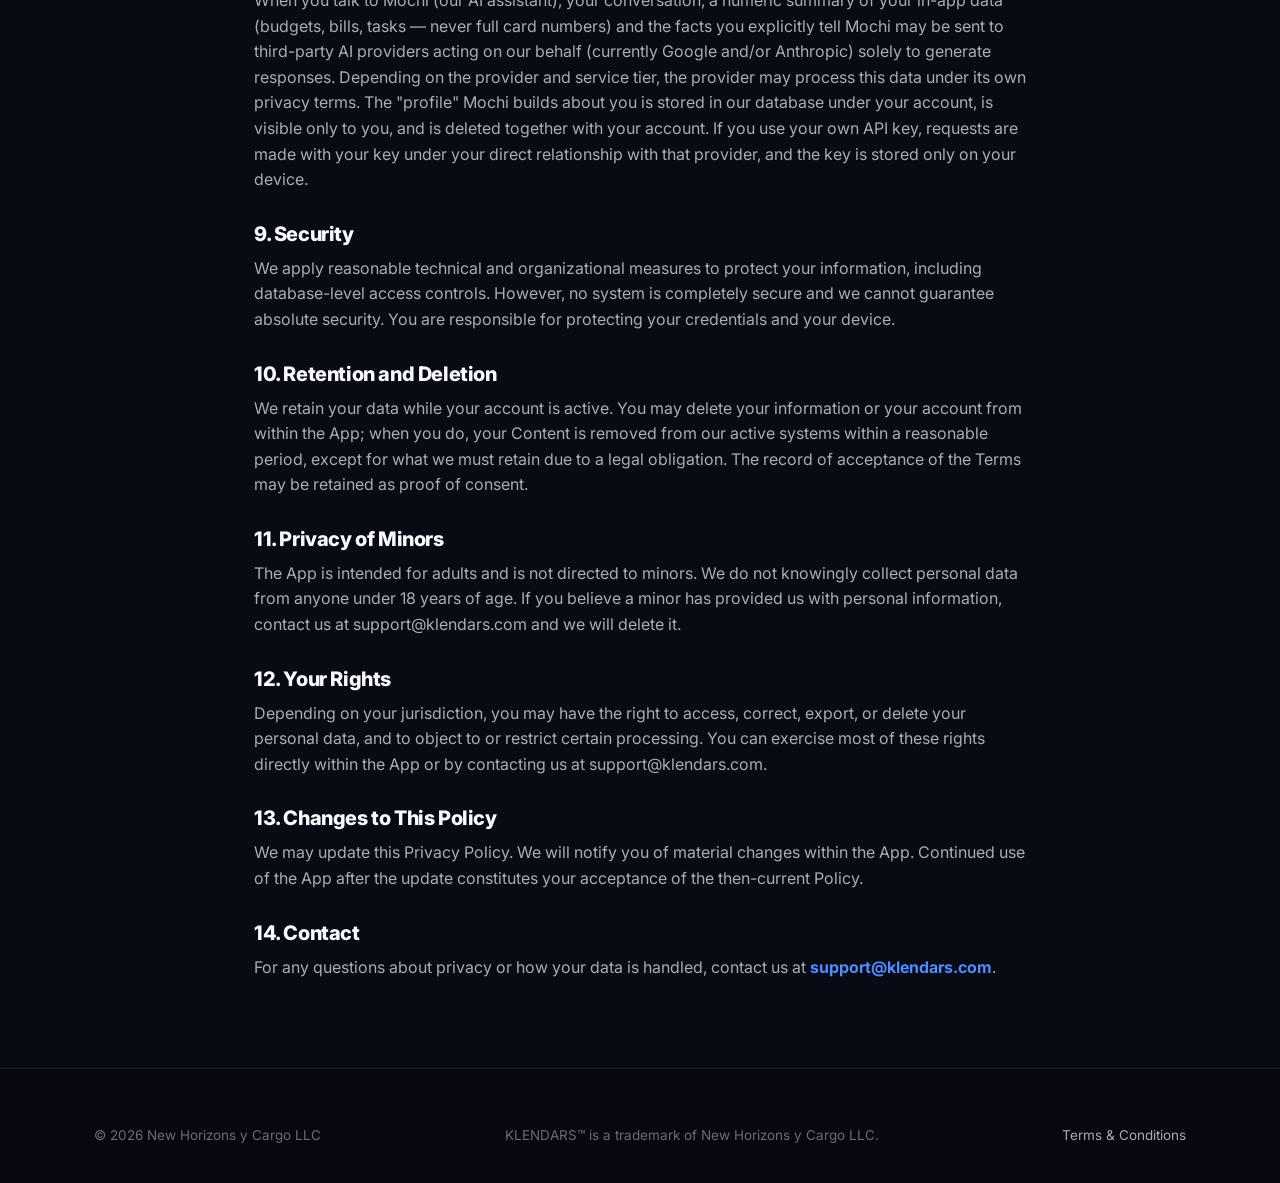
==== commit f6d73bac: "Add KLENDARS trademark notice to footer, terms and privacy" ====
--- a/privacy.html
+++ b/privacy.html
@@ -74,6 +74,7 @@
     <div class="container">
       <div class="footer-bottom" style="border:0;padding-top:0">
         <span>© <span id="year">2026</span> New Horizons y Cargo LLC</span>
+        <span>KLENDARS™ is a trademark of New Horizons y Cargo LLC.</span>
         <span><a href="terms.html" style="color:var(--text-2)">Terms &amp; Conditions</a></span>
       </div>
     </div>
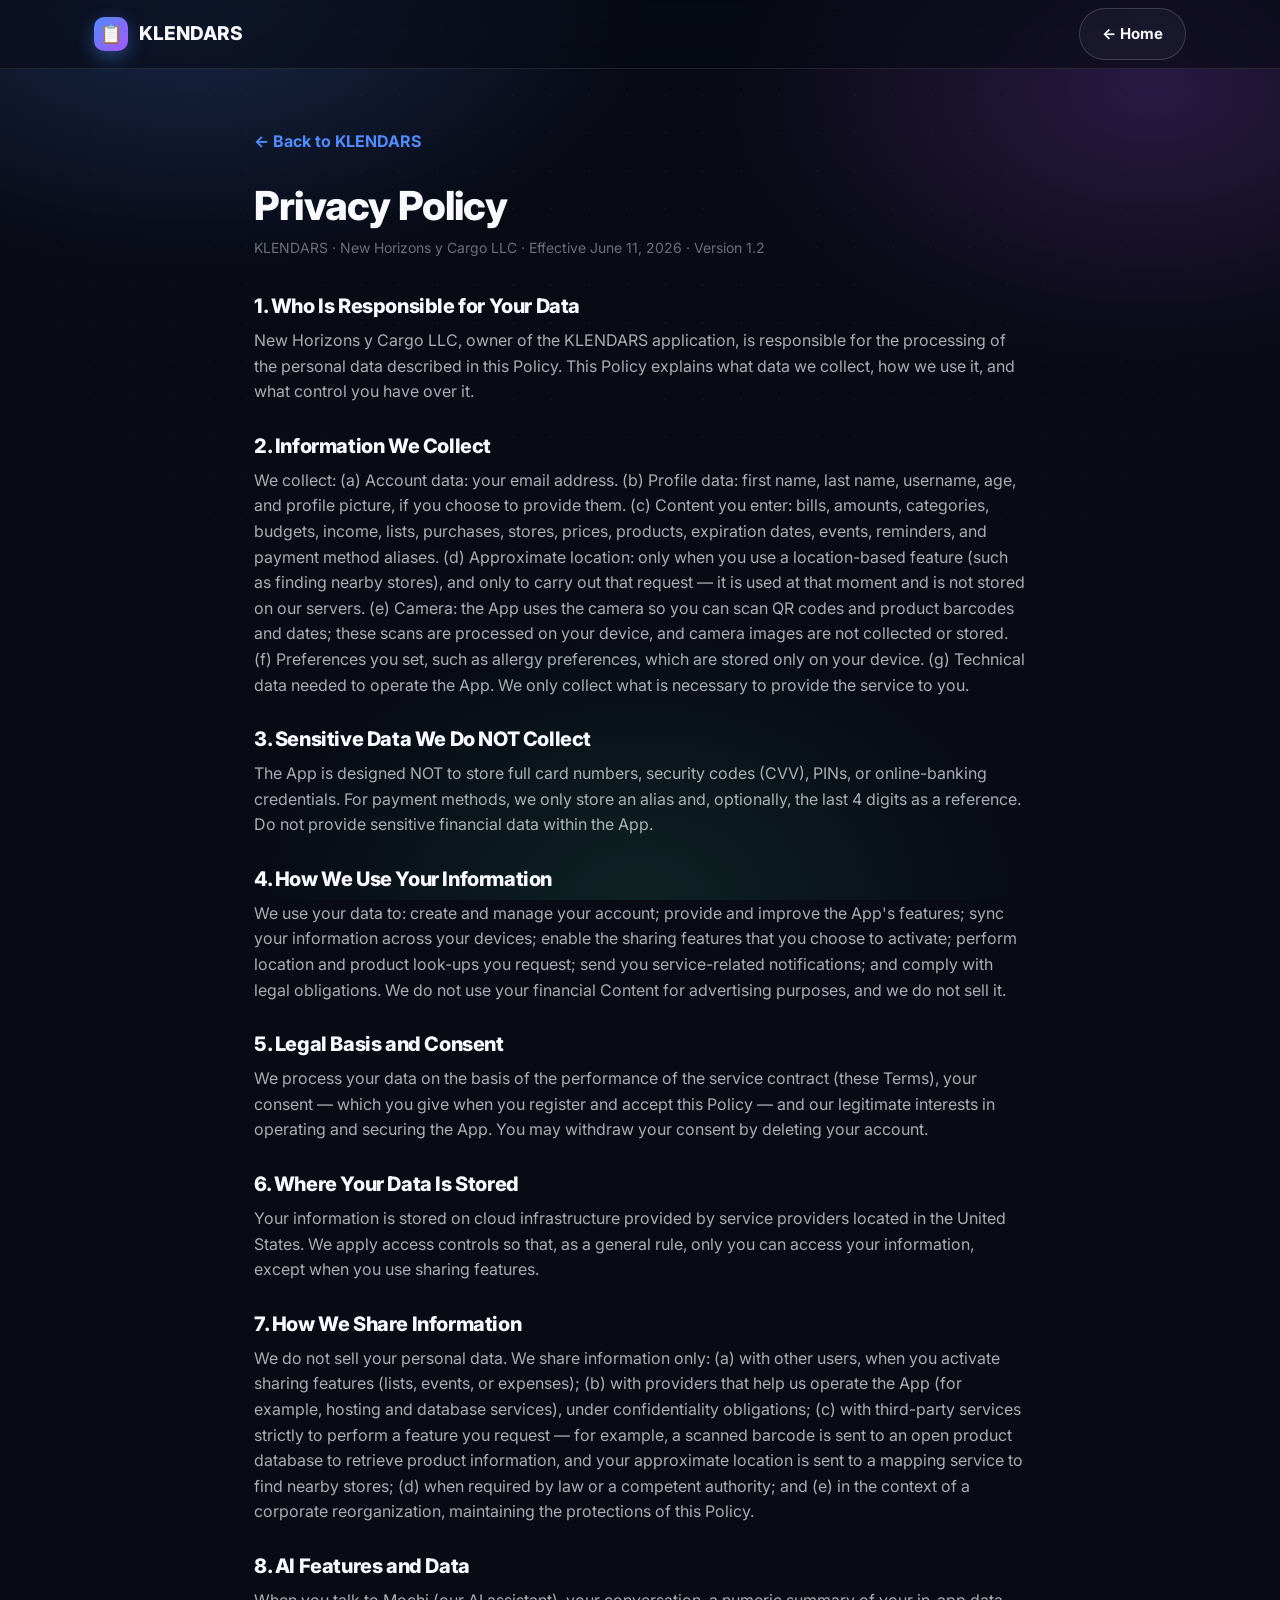
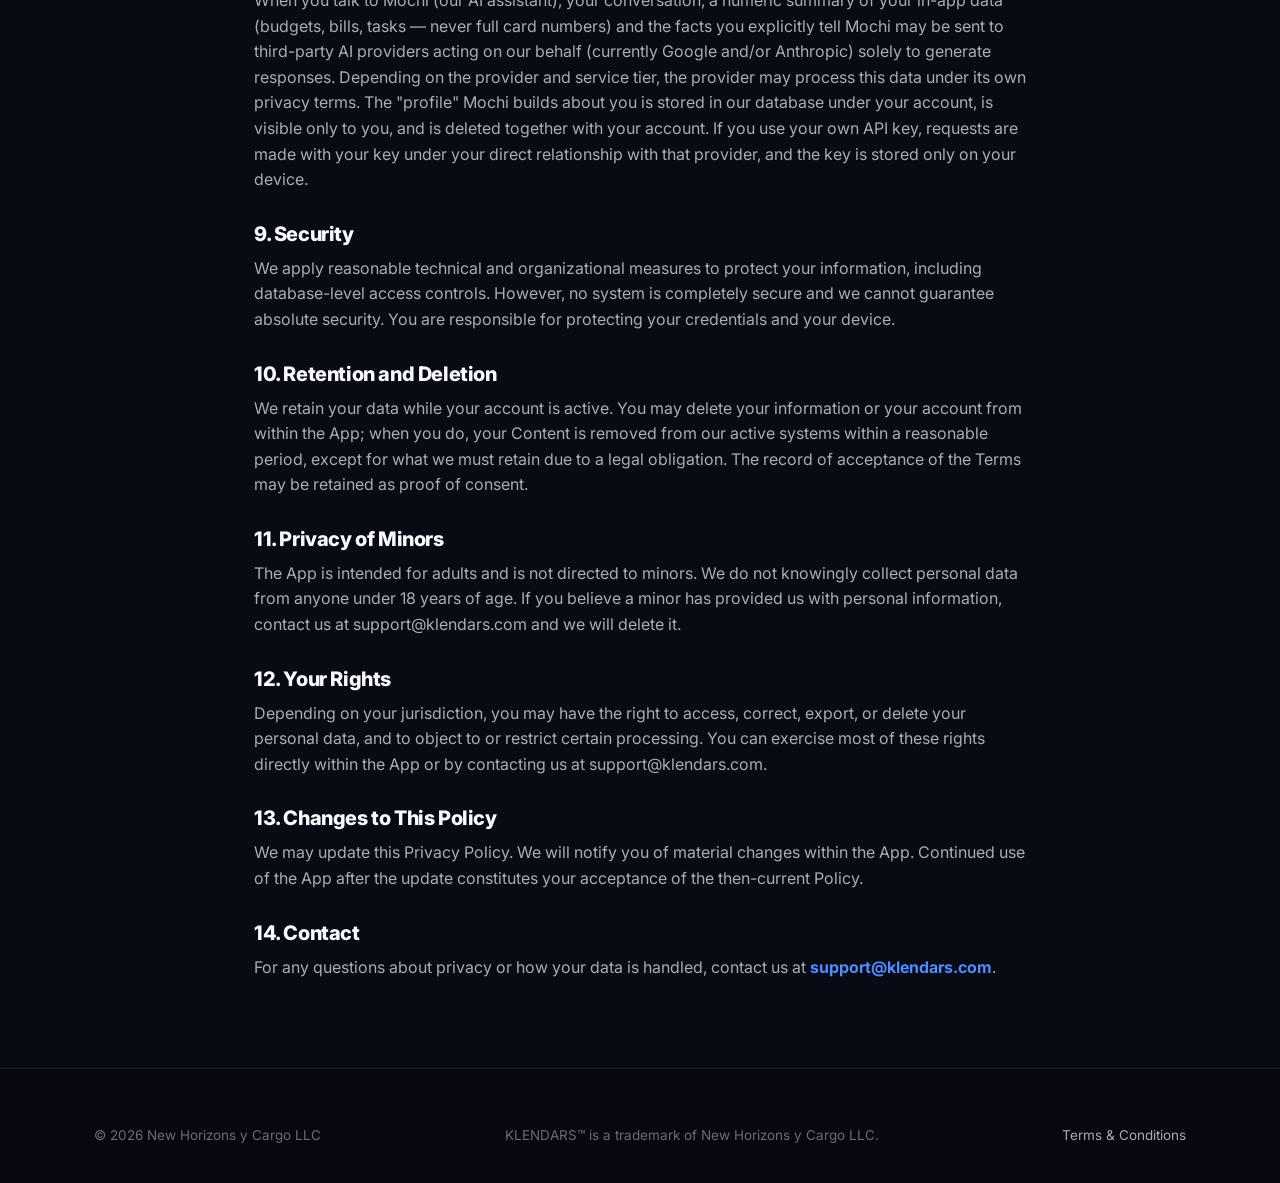
==== commit cc8539d4: "Add KLENDARS logo + update terms/privacy to v1.2 (Pro model)" ====
--- a/privacy.html
+++ b/privacy.html
@@ -24,7 +24,7 @@
     <div class="container legal-wrap">
       <a class="back" href="index.html">← Back to KLENDARS</a>
       <h1>Privacy Policy</h1>
-      <p class="meta">KLENDARS · New Horizons y Cargo LLC · Effective May 23, 2026 · Version 1.1</p>
+      <p class="meta">KLENDARS · New Horizons y Cargo LLC · Effective June 11, 2026 · Version 1.2</p>
 
       <h2>1. Who Is Responsible for Your Data</h2>
       <p>New Horizons y Cargo LLC, owner of the KLENDARS application, is responsible for the processing of the personal data described in this Policy. This Policy explains what data we collect, how we use it, and what control you have over it.</p>
